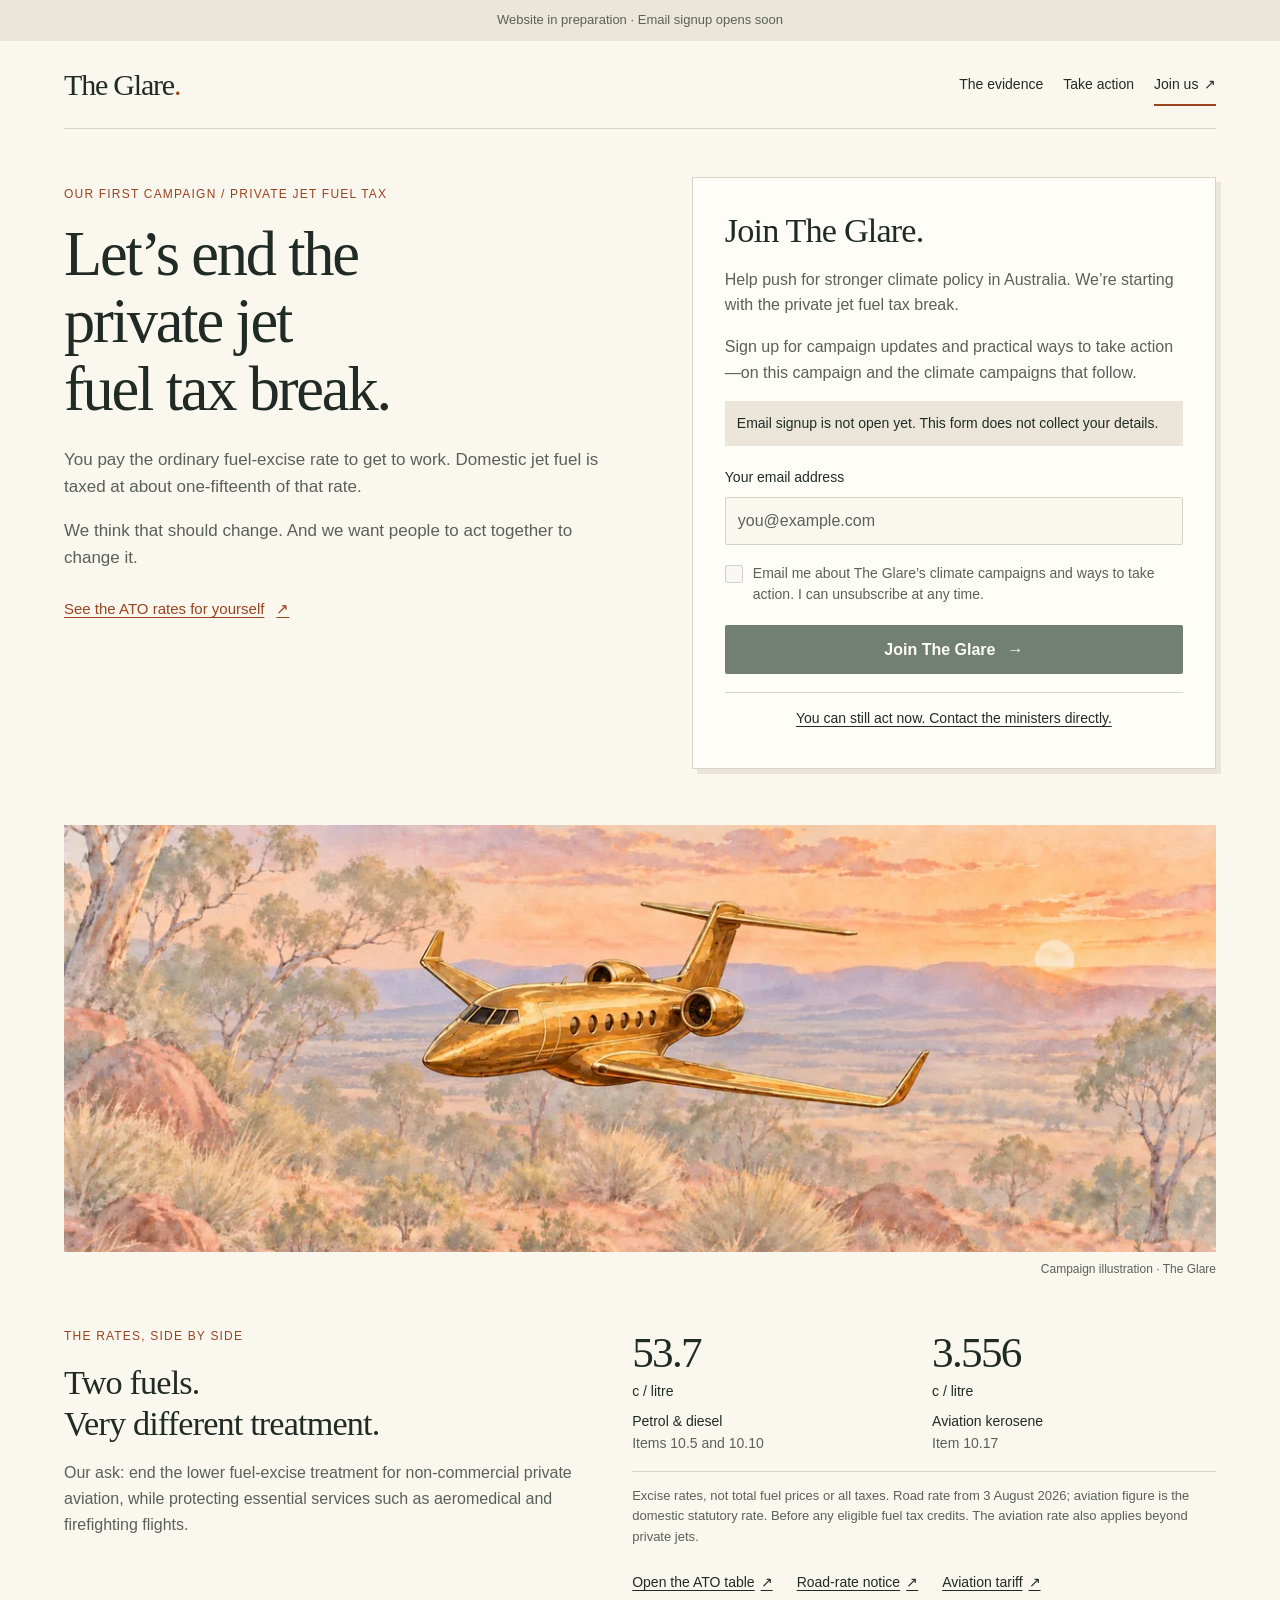
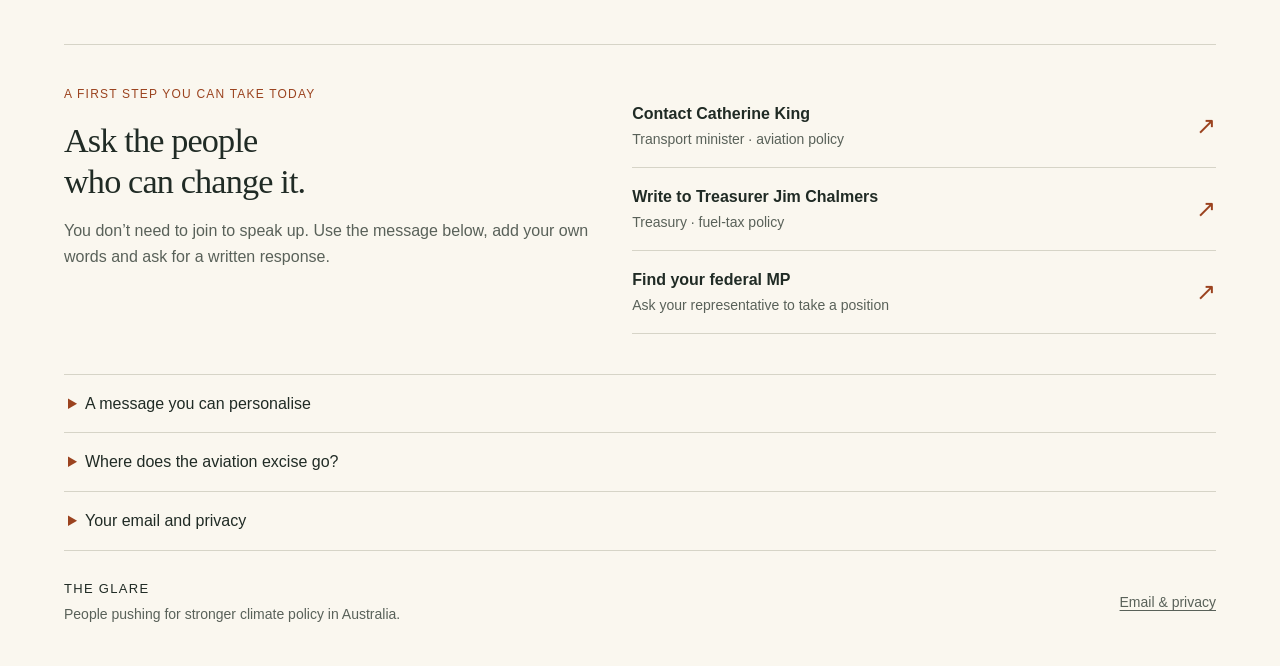
==== index.html @ 16c41a95 "Build responsive climate campaign website draft" ====
<!doctype html>
<html lang="en-AU">
<head>
  <meta charset="utf-8">
  <meta name="viewport" content="width=device-width, initial-scale=1">
  <meta name="description" content="Help push for stronger climate policy in Australia. The Glare’s first campaign calls for an end to the private jet fuel tax break.">
  <meta name="theme-color" content="#faf7ef">
  <meta name="robots" content="noindex, nofollow">
  <meta name="referrer" content="strict-origin-when-cross-origin">
  <title>The Glare — Let’s end the private jet fuel tax break.</title>
  <link rel="icon" href="./assets/favicon.svg" type="image/svg+xml">
  <link rel="stylesheet" href="./styles.css">
</head>
<body>
  <a class="skip-link" href="#main">Skip to content</a>
  <div class="prelaunch-note">Website in preparation <span aria-hidden="true">·</span> Email signup opens soon</div>
  <div class="page-shell">
    <header class="site-header">
      <a class="brand" href="#main" aria-label="The Glare home">The Glare<span>.</span></a>
      <nav aria-label="Main navigation">
        <a href="#evidence">The evidence</a>
        <a href="#action">Take action</a>
        <a class="nav-join" href="#join">Join us <span aria-hidden="true">↗</span></a>
      </nav>
    </header>

    <main id="main" tabindex="-1">
      <section class="hero" aria-labelledby="campaign-title">
        <div class="hero-copy">
          <p class="eyebrow">Our first campaign / private jet fuel tax</p>
          <h1 id="campaign-title">Let’s end the private jet fuel tax break.</h1>
          <p class="intro">You pay the ordinary fuel-excise rate to get to work. Domestic jet fuel is taxed at about one-fifteenth of that rate.</p>
          <p class="intro">We think that should change. And we want people to act together to change it.</p>
          <a class="evidence-link" href="https://www.ato.gov.au/businesses-and-organisations/gst-excise-and-indirect-taxes/excise-on-fuel-and-petroleum-products/excise-duty-rates-for-fuel-and-petroleum-products">See the ATO rates for yourself <span aria-hidden="true">↗</span></a>
        </div>

        <section class="signup" id="join" aria-labelledby="join-title">
          <h2 id="join-title">Join The Glare.</h2>
          <p>Help push for stronger climate policy in Australia. We’re starting with the private jet fuel tax break.</p>
          <p>Sign up for campaign updates and practical ways to take action—on this campaign and the climate campaigns that follow.</p>
          <!-- Replace this disabled form with the provider's supported form when the account is ready. -->
          <p class="signup-status" id="signup-status">Email signup is not open yet. This form does not collect your details.</p>
          <form aria-label="Campaign email signup — not yet open" aria-describedby="signup-status" onsubmit="return false">
            <fieldset disabled>
              <legend class="visually-hidden">Join The Glare’s climate campaign emails</legend>
              <label class="field-label" for="email">Your email address</label>
              <input id="email" type="email" name="email" autocomplete="email" placeholder="you@example.com" aria-describedby="signup-status">
              <label class="consent"><input type="checkbox" name="consent"><span>Email me about The Glare’s climate campaigns and ways to take action. I can unsubscribe at any time.</span></label>
              <button class="primary-button" type="button" disabled>Join The Glare <span aria-hidden="true">→</span></button>
            </fieldset>
          </form>
          <a class="signup-alternative" href="#action">You can still act now. Contact the ministers directly.</a>
        </section>
      </section>

      <figure class="campaign-art">
        <picture>
          <source type="image/webp" srcset="./assets/jet-640.webp 640w, ./assets/jet-1200.webp 1200w, ./assets/jet-1672.webp 1672w" sizes="(min-width: 1280px) 1152px, (min-width: 768px) calc(100vw - 96px), calc(100vw - 40px)">
          <img src="./assets/jet-1200.jpg" width="1200" height="675" alt="A golden private jet centred above a sunlit Australian bush landscape, painted in watercolour." decoding="async">
        </picture>
        <figcaption>Campaign illustration · The Glare</figcaption>
      </figure>

      <section class="evidence section-grid" id="evidence" aria-labelledby="evidence-title">
        <div>
          <p class="eyebrow">The rates, side by side</p>
          <h2 id="evidence-title">Two fuels.<br>Very different treatment.</h2>
          <p class="section-intro">Our ask: end the lower fuel-excise treatment for non-commercial private aviation, while protecting essential services such as aeromedical and firefighting flights.</p>
        </div>
        <div>
          <dl class="rates">
            <div><dt>Petrol &amp; diesel <span>Items 10.5 and 10.10</span></dt><dd>53.7 <span>c / litre</span></dd></div>
            <div><dt>Aviation kerosene <span>Item 10.17</span></dt><dd>3.556 <span>c / litre</span></dd></div>
          </dl>
          <p class="fine-print">Excise rates, not total fuel prices or all taxes. Road rate from 3 August 2026; aviation figure is the domestic statutory rate. Before any eligible fuel tax credits. The aviation rate also applies beyond private jets.</p>
          <ul class="source-links" aria-label="Sources for excise rates">
            <li><a href="https://www.ato.gov.au/businesses-and-organisations/gst-excise-and-indirect-taxes/excise-on-fuel-and-petroleum-products/excise-duty-rates-for-fuel-and-petroleum-products">Open the ATO table <span aria-hidden="true">↗</span></a></li>
            <li><a href="https://www.legislation.gov.au/C2026G00508/asmade/2026-08-03/text/original/epub/OEBPS/document_1/document_1.html">Road-rate notice <span aria-hidden="true">↗</span></a></li>
            <li><a href="https://www.legislation.gov.au/C1921A00026/2026-04-01/2026-04-01/text/original/epub/OEBPS/document_1/document_1.html">Aviation tariff <span aria-hidden="true">↗</span></a></li>
          </ul>
        </div>
      </section>

      <section class="action section-grid" id="action" aria-labelledby="action-title">
        <div>
          <p class="eyebrow">A first step you can take today</p>
          <h2 id="action-title">Ask the people<br>who can change it.</h2>
          <p class="section-intro">You don’t need to join to speak up. Use the message below, add your own words and ask for a written response.</p>
        </div>
        <ul class="contacts">
          <li><a href="https://minister.infrastructure.gov.au/c-king/contact"><span><strong>Contact Catherine King</strong><span class="contact-role">Transport minister · aviation policy</span></span><span class="arrow" aria-hidden="true">↗</span></a></li>
          <li><a href="https://treasury.gov.au/the-department/contact-us/ministerial-correspondence"><span><strong>Write to Treasurer Jim Chalmers</strong><span class="contact-role">Treasury · fuel-tax policy</span></span><span class="arrow" aria-hidden="true">↗</span></a></li>
          <li><a href="https://www.aph.gov.au/members/"><span><strong>Find your federal MP</strong><span class="contact-role">Ask your representative to take a position</span></span><span class="arrow" aria-hidden="true">↗</span></a></li>
        </ul>
      </section>

      <section class="questions" aria-label="Campaign information">
        <details>
          <summary>A message you can personalise</summary>
          <div class="details-content">
            <div class="letter">
              <p><strong>Subject: End the fuel-excise disparity for private aviation</strong></p>
              <p>Dear [Minister / MP’s name],</p>
              <p>I’m asking you to support ending the lower domestic fuel-excise treatment for non-commercial private aviation. People buying petrol or diesel for ordinary commuting face a higher rate per litre than private jet aviation. I don’t think that is fair.</p>
              <p>Will you support reform that ends this disparity, protects essential services such as aeromedical and firefighting flights, and maintains aviation safety funding?</p>
              <p>Please explain your position and what action you will take. I would appreciate a written reply.</p>
              <p>[Your name]<br>[Your suburb or town]</p>
            </div>
            <p class="fine-print">Choose a recipient, personalise the message and send it yourself using their official contact details.</p>
          </div>
        </details>
        <details>
          <summary>Where does the aviation excise go?</summary>
          <div class="details-content prose">
            <p>The Parliamentary Budget Office explains that aviation fuel-excise revenue is provided to CASA to fund aviation safety regulation. Ordinary fuel excise principally raises revenue for the federal budget.</p>
            <p>Safety regulation benefits the public. Our argument is about the different tax rates, not a claim that CASA funding is money returned to jet owners.</p>
            <p><a href="https://www.pbo.gov.au/about-budgets/budget-insights/budget-explainers/fuel-taxation-australia">Read the PBO explanation <span aria-hidden="true">↗</span></a></p>
          </div>
        </details>
        <details id="privacy">
          <summary>Your email and privacy</summary>
          <div class="details-content prose">
            <p>Email signup is not yet open. This page does not collect, transmit or store email addresses, and it uses no analytics or advertising trackers.</p>
            <p>The Glare brings people together to push for stronger climate policy in Australia. When signup opens, subscribers will receive updates and ways to act on the private jet fuel tax campaign and subsequent climate campaigns. You will be able to unsubscribe at any time.</p>
            <p>Before signup opens, we’ll identify the organiser and provide a contact address, name the email service, and explain how subscriber information is used and how to request deletion.</p>
            <p>Links to external websites take you to services with their own privacy practices.</p>
          </div>
        </details>
      </section>
    </main>

    <footer class="site-footer">
      <div><span class="footer-brand">The Glare</span><p>People pushing for stronger climate policy in Australia.</p></div>
      <a href="#privacy" id="privacy-link">Email &amp; privacy</a>
    </footer>
  </div>
  <script src="./site.js" defer></script>
</body>
</html>
---- styles.css ----
/* Mobile first. Breakpoints follow available content width, not device names. */
:root {
  color-scheme: light;
  --paper: #faf7ef;
  --ink: #202b25;
  --soft: #ebe6d9;
  --muted: #596159;
  --line: #d6d4c7;
  --accent: #9b431f;
  --panel: #fffdf7;
  --button: #263d30;
  --button-text: #fffdf6;
  font-family: Arial, Helvetica, sans-serif;
  font-size: 100%;
  line-height: 1.6;
  background: var(--paper);
  color: var(--ink);
  -webkit-text-size-adjust: 100%;
}
*, *::before, *::after { box-sizing: border-box; }
body { margin: 0; }
h1, h2, p, figure, dl { margin: 0; }
a { color: inherit; text-underline-offset: .22em; text-decoration-thickness: .075em; }
a:hover { text-decoration-thickness: .14em; }
button, input { font: inherit; }
button, a, summary, label { -webkit-tap-highlight-color: transparent; touch-action: manipulation; }
:focus-visible { outline: 3px solid var(--accent); outline-offset: 5px; border-radius: 2px; }
[id] { scroll-margin-top: 1.5rem; }
p, a, h1, h2, dt, dd, span { overflow-wrap: break-word; }
.page-shell { width: min(100% - 2.5rem, 72rem); margin-inline: auto; }
.skip-link { position: absolute; top: .5rem; left: .5rem; z-index: 5; padding: .75rem 1rem; background: var(--ink); color: var(--paper); transform: translateY(-200%); }
.skip-link:focus { transform: translateY(0); }
.visually-hidden { position: absolute; width: 1px; height: 1px; padding: 0; margin: -1px; overflow: hidden; clip-path: inset(50%); white-space: nowrap; border: 0; }
.prelaunch-note { padding: .625rem 1.25rem; background: var(--soft); color: var(--muted); text-align: center; font-size: .8125rem; }
.site-header { display: flex; flex-wrap: wrap; align-items: center; justify-content: space-between; gap: .375rem 1.5rem; padding-block: .875rem; border-bottom: 1px solid var(--line); }
.brand { font-family: Georgia, 'Times New Roman', serif; font-size: 1.875rem; line-height: 1.3; letter-spacing: -.04em; text-decoration: none; padding-block: .25rem; white-space: nowrap; }
.brand span { color: var(--accent); }
nav { display: flex; align-items: center; flex-wrap: wrap; gap: .25rem 1.25rem; }
nav a { display: inline-flex; align-items: center; gap: .35rem; padding-block: .625rem; min-height: 2.75rem; font-size: .875rem; text-decoration: none; }
.nav-join { box-shadow: inset 0 -2px var(--accent); }
.hero { display: grid; gap: 2rem; padding-block: 2rem; align-items: start; }
.hero > *, .section-grid > * { min-width: 0; }
.eyebrow { color: var(--accent); font-size: .75rem; text-transform: uppercase; letter-spacing: .1em; line-height: 1.6; margin-bottom: 1rem; }
h1, h2 { font-family: Georgia, 'Times New Roman', serif; font-weight: 400; text-wrap: balance; }
h1 { font-size: clamp(2.25rem, 1.5rem + 3vw, 4rem); line-height: 1.08; letter-spacing: -.035em; max-width: 13ch; margin-bottom: 1.5rem; }
h2 { font-size: clamp(1.75rem, 1.5rem + .8vw, 2.25rem); line-height: 1.2; letter-spacing: -.025em; }
.intro { max-width: 34rem; color: var(--muted); font-size: 1.0625rem; }
.intro + .intro { margin-top: 1rem; }
.evidence-link { display: inline-flex; align-items: center; gap: .75rem; min-height: 2.75rem; margin-top: 1rem; color: var(--accent); font-size: .9375rem; }
.signup { padding: clamp(1.125rem, 3vw, 2rem); background: var(--panel); border: 1px solid var(--line); box-shadow: 5px 5px 0 var(--soft); }
.signup > p { margin-top: 1rem; color: var(--muted); }
.signup .signup-status { padding: .75rem; background: var(--soft); font-size: .875rem; line-height: 1.5; color: var(--ink); }
fieldset { min-width: 0; padding: 0; margin: 1.25rem 0 0; border: 0; }
.field-label { display: block; font-size: .875rem; margin-bottom: .5rem; }
input[type='email'] { width: 100%; min-width: 0; min-height: 3rem; padding: .625rem .75rem; border: 1px solid var(--line); border-radius: 2px; background: var(--paper); color: var(--ink); font-size: 1rem; }
input::placeholder { color: var(--muted); opacity: 1; }
input:disabled { opacity: 1; -webkit-text-fill-color: var(--muted); cursor: not-allowed; }
.consent { display: flex; align-items: flex-start; gap: .625rem; margin-block: .875rem 1rem; padding-block: .25rem; min-height: 2.75rem; color: var(--muted); font-size: .875rem; line-height: 1.5; }
.consent input { width: 1.125rem; height: 1.125rem; flex: 0 0 1.125rem; margin: .125rem 0 0; accent-color: var(--button); }
.primary-button { display: flex; align-items: center; justify-content: center; gap: .75rem; width: 100%; min-height: 3rem; padding: .75rem 1rem; border: 0; border-radius: 2px; background: var(--button); color: var(--button-text); font-weight: 600; }
.primary-button:disabled { opacity: .65; cursor: not-allowed; }
.signup-alternative { display: block; margin-top: 1.125rem; padding-block: .875rem .25rem; min-height: 2.75rem; border-top: 1px solid var(--line); text-align: center; font-size: .875rem; }
.campaign-art { margin-block: .5rem 0; }
.campaign-art picture { display: block; }
.campaign-art img { display: block; width: 100%; height: auto; }
.campaign-art figcaption { padding-block: .5rem; text-align: right; color: var(--muted); font-size: .75rem; }
.section-grid { display: grid; gap: 1.75rem; padding-block: 2rem; }
.section-intro { margin-top: 1rem; max-width: 34rem; color: var(--muted); }
.evidence { border-bottom: 1px solid var(--line); }
.rates { display: grid; grid-template-columns: repeat(2, minmax(0, 1fr)); gap: 1rem; padding-bottom: 1rem; border-bottom: 1px solid var(--line); }
.rates > div { display: flex; flex-direction: column; gap: .625rem; }
.rates dt { order: 1; font-size: .875rem; }
.rates dt span { display: block; color: var(--muted); }
.rates dd { margin: 0; font-family: Georgia, 'Times New Roman', serif; font-size: clamp(1.875rem, 1.5rem + 1.5vw, 2.75rem); line-height: 1.2; letter-spacing: -.04em; }
.rates dd span { display: block; margin-top: .25rem; font-family: Arial, Helvetica, sans-serif; font-size: .875rem; letter-spacing: 0; }
.fine-print { margin-top: .875rem; color: var(--muted); font-size: .8125rem; }
.source-links { display: flex; flex-wrap: wrap; gap: 0 1.5rem; margin: .75rem 0 0; padding: 0; list-style: none; }
.source-links a { display: inline-flex; align-items: center; gap: .375rem; min-height: 2.75rem; font-size: .875rem; }
.contacts { margin: 0; padding: 0; list-style: none; }
.contacts a { display: flex; align-items: center; justify-content: space-between; gap: 1rem; padding-block: 1rem; min-height: 4.5rem; border-bottom: 1px solid var(--line); text-decoration: none; }
.contacts strong { font-size: 1rem; font-weight: 600; }
.contacts a:hover strong { text-decoration: underline; text-underline-offset: .2em; }
.contact-role { display: block; margin-top: .125rem; color: var(--muted); font-size: .875rem; }
.arrow { color: var(--accent); font-size: 1.5rem; flex-shrink: 0; }
details { border-top: 1px solid var(--line); }
summary { cursor: pointer; padding: 1rem .25rem; min-height: 3.5rem; font-size: 1rem; }
summary::marker { color: var(--accent); }
.details-content { padding: 0 0 1.5rem; }
.letter { padding: clamp(1rem, 3vw, 1.75rem); background: var(--panel); }
.letter p + p, .prose p + p { margin-top: 1rem; }
.prose { max-width: 48rem; }
.site-footer { display: flex; flex-wrap: wrap; justify-content: space-between; align-items: center; gap: 1rem 2rem; padding-block: 1.75rem 2.5rem; border-top: 1px solid var(--line); color: var(--muted); font-size: .875rem; }
.footer-brand { display: block; margin-bottom: .25rem; color: var(--ink); text-transform: uppercase; letter-spacing: .1em; font-size: .8125rem; }
.site-footer a { display: inline-flex; align-items: center; min-height: 2.75rem; }
@media (min-width: 48rem) {
  .page-shell { width: min(100% - 6rem, 72rem); }
  .site-header { padding-block: 1.25rem; }
  .hero { padding-block: 3rem; gap: 2.5rem; }
  .section-grid { grid-template-columns: minmax(0, .95fr) minmax(0, 1.05fr); gap: 2.5rem; padding-block: 2.5rem; }
  .campaign-art img { aspect-ratio: 2.7; object-fit: cover; object-position: center 46%; }
  .hero-copy { max-width: 42rem; }
}
@media (min-width: 62rem) {
  .hero { grid-template-columns: minmax(0, 1.1fr) minmax(0, 1fr); gap: clamp(2rem, 4vw, 4rem); }
  .hero-copy { padding-top: .5rem; }
}
@media (prefers-reduced-motion: no-preference) {
  html { scroll-behavior: smooth; }
}
@media (forced-colors: active) {
  .signup, .primary-button, input { border: 1px solid ButtonText; }
  .primary-button:disabled { color: GrayText; }
}
@media print {
  .prelaunch-note, nav, .signup, .campaign-art, .skip-link { display: none; }
  .page-shell { width: 100%; }
  .hero, .section-grid { display: block; padding-block: 1rem; }
  .section-grid > div + div { margin-top: 1rem; }
  body { color: #000; background: #fff; }
}
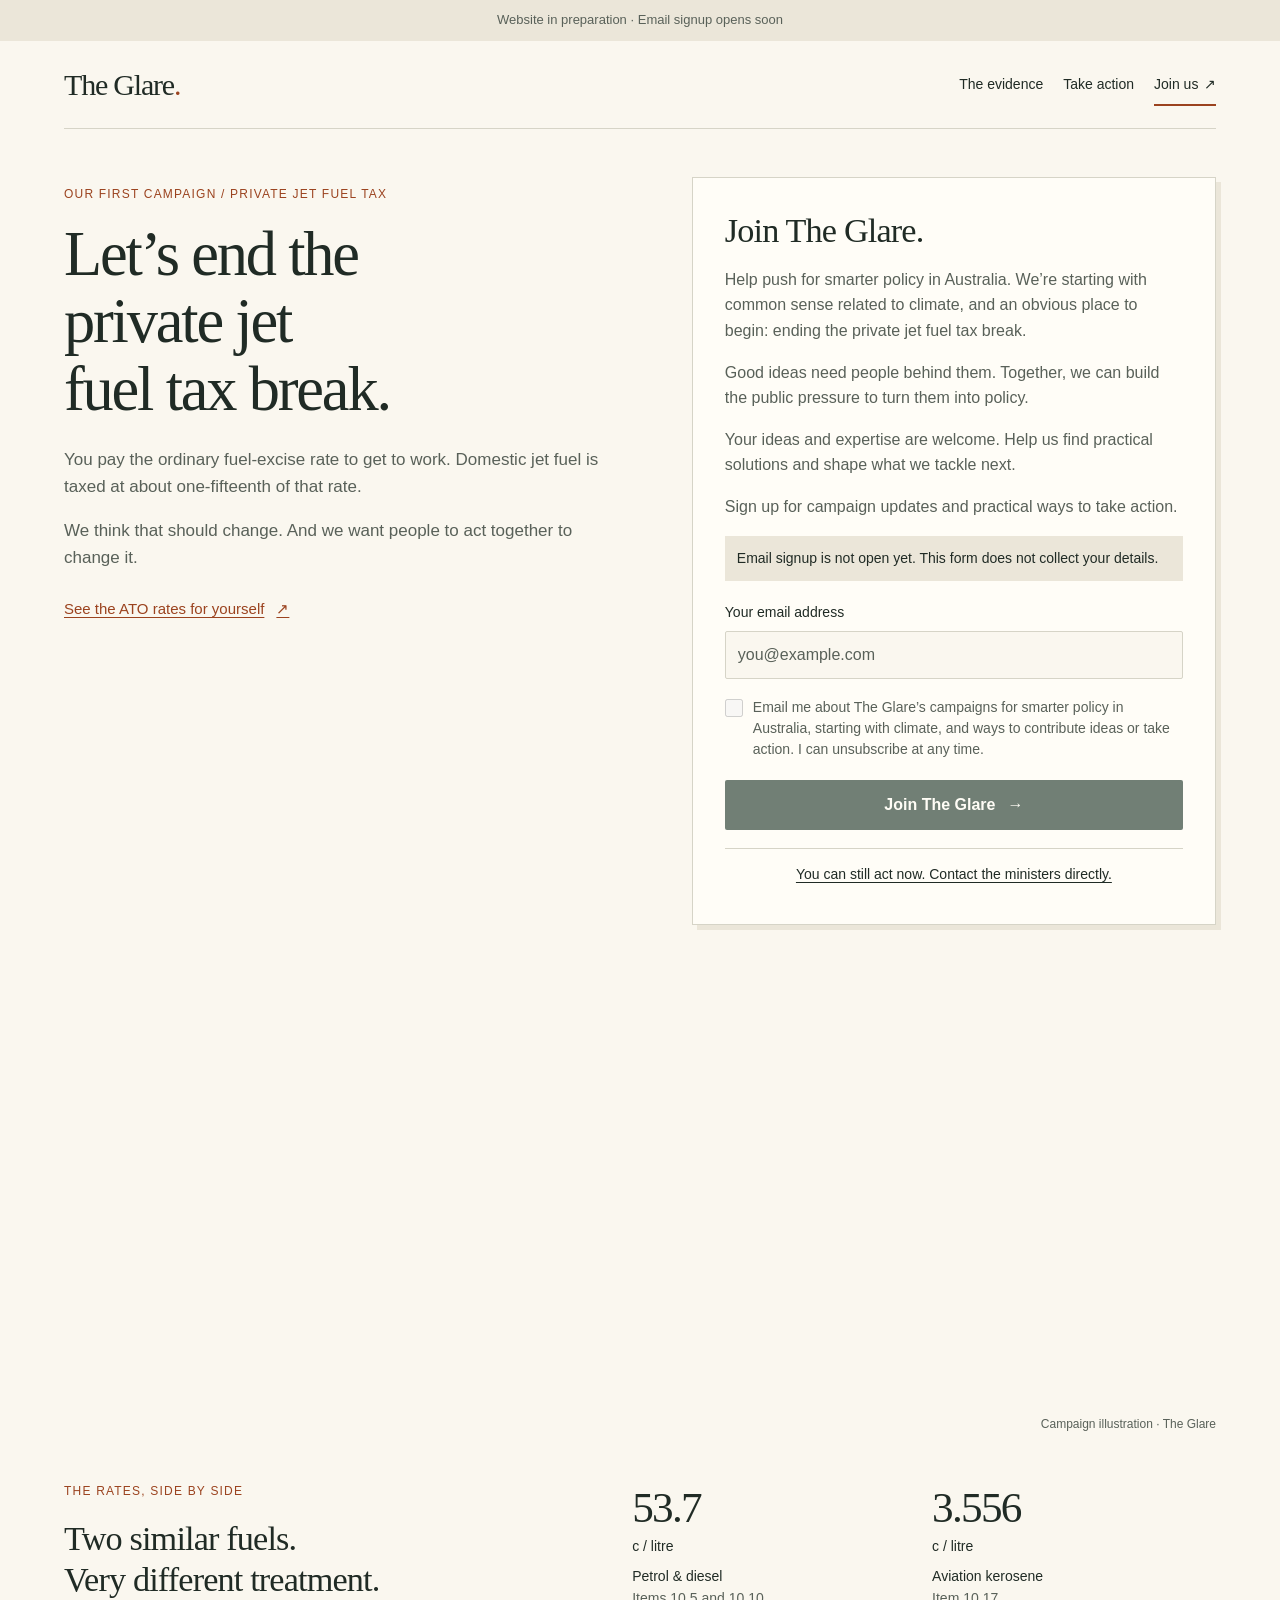
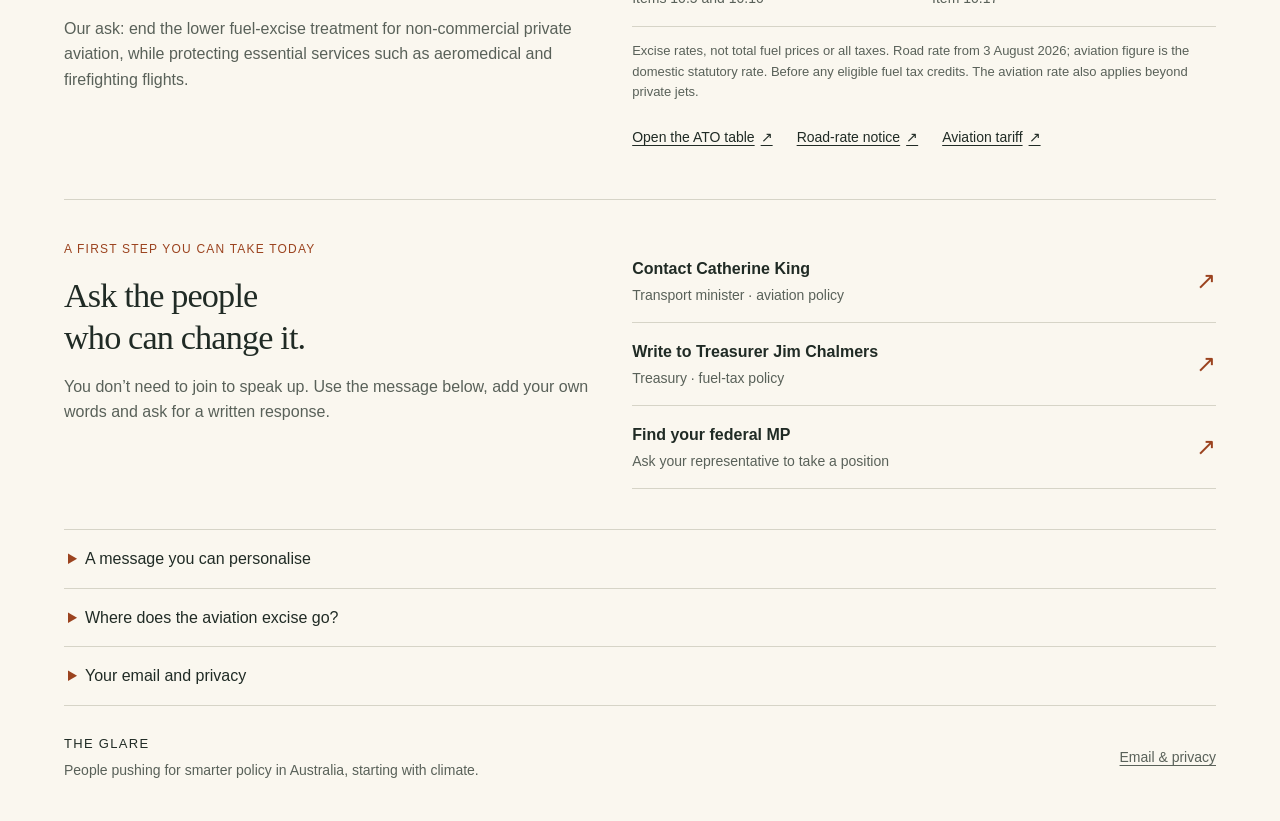
==== commit d4586922: "Invite ideas and collective action for smarter Australian policy" ====
--- a/index.html
+++ b/index.html
@@ -3,11 +3,11 @@
 <head>
   <meta charset="utf-8">
   <meta name="viewport" content="width=device-width, initial-scale=1">
-  <meta name="description" content="Help push for stronger climate policy in Australia. The Glare’s first campaign calls for an end to the private jet fuel tax break.">
+  <meta name="description" content="Help push for smarter policy in Australia. Bring your ideas and help build public pressure for change, starting with the private jet fuel tax break.">
   <meta name="theme-color" content="#faf7ef">
   <meta name="robots" content="noindex, nofollow">
   <meta name="referrer" content="strict-origin-when-cross-origin">
-  <title>The Glare — Let’s end the private jet fuel tax break.</title>
+  <title>The Glare | Let’s end the private jet fuel tax break.</title>
   <link rel="icon" href="./assets/favicon.svg" type="image/svg+xml">
   <link rel="stylesheet" href="./styles.css">
 </head>
@@ -36,16 +36,18 @@
 
         <section class="signup" id="join" aria-labelledby="join-title">
           <h2 id="join-title">Join The Glare.</h2>
-          <p>Help push for stronger climate policy in Australia. We’re starting with the private jet fuel tax break.</p>
-          <p>Sign up for campaign updates and practical ways to take action—on this campaign and the climate campaigns that follow.</p>
+          <p>Help push for smarter policy in Australia. We’re starting with common sense related to climate, and an obvious place to begin: ending the private jet fuel tax break.</p>
+          <p>Good ideas need people behind them. Together, we can build the public pressure to turn them into policy.</p>
+          <p>Your ideas and expertise are welcome. Help us find practical solutions and shape what we tackle next.</p>
+          <p>Sign up for campaign updates and practical ways to take action.</p>
           <!-- Replace this disabled form with the provider's supported form when the account is ready. -->
           <p class="signup-status" id="signup-status">Email signup is not open yet. This form does not collect your details.</p>
-          <form aria-label="Campaign email signup — not yet open" aria-describedby="signup-status" onsubmit="return false">
+          <form aria-label="Campaign email signup, not yet open" aria-describedby="signup-status" onsubmit="return false">
             <fieldset disabled>
-              <legend class="visually-hidden">Join The Glare’s climate campaign emails</legend>
+              <legend class="visually-hidden">Join The Glare’s policy campaign emails</legend>
               <label class="field-label" for="email">Your email address</label>
               <input id="email" type="email" name="email" autocomplete="email" placeholder="you@example.com" aria-describedby="signup-status">
-              <label class="consent"><input type="checkbox" name="consent"><span>Email me about The Glare’s climate campaigns and ways to take action. I can unsubscribe at any time.</span></label>
+              <label class="consent"><input type="checkbox" name="consent"><span>Email me about The Glare’s campaigns for smarter policy in Australia, starting with climate, and ways to contribute ideas or take action. I can unsubscribe at any time.</span></label>
               <button class="primary-button" type="button" disabled>Join The Glare <span aria-hidden="true">→</span></button>
             </fieldset>
           </form>
@@ -64,7 +66,7 @@
       <section class="evidence section-grid" id="evidence" aria-labelledby="evidence-title">
         <div>
           <p class="eyebrow">The rates, side by side</p>
-          <h2 id="evidence-title">Two fuels.<br>Very different treatment.</h2>
+          <h2 id="evidence-title">Two similar fuels.<br>Very different treatment.</h2>
           <p class="section-intro">Our ask: end the lower fuel-excise treatment for non-commercial private aviation, while protecting essential services such as aeromedical and firefighting flights.</p>
         </div>
         <div>
@@ -121,7 +123,7 @@
           <summary>Your email and privacy</summary>
           <div class="details-content prose">
             <p>Email signup is not yet open. This page does not collect, transmit or store email addresses, and it uses no analytics or advertising trackers.</p>
-            <p>The Glare brings people together to push for stronger climate policy in Australia. When signup opens, subscribers will receive updates and ways to act on the private jet fuel tax campaign and subsequent climate campaigns. You will be able to unsubscribe at any time.</p>
+            <p>The Glare brings people together to push for smarter policy in Australia, starting with climate. When signup opens, subscribers will receive campaign updates, opportunities to contribute ideas and practical ways to take action. This includes the private jet fuel tax campaign and future campaigns for smarter Australian policy. You will be able to unsubscribe at any time.</p>
             <p>Before signup opens, we’ll identify the organiser and provide a contact address, name the email service, and explain how subscriber information is used and how to request deletion.</p>
             <p>Links to external websites take you to services with their own privacy practices.</p>
           </div>
@@ -130,7 +132,7 @@
     </main>
 
     <footer class="site-footer">
-      <div><span class="footer-brand">The Glare</span><p>People pushing for stronger climate policy in Australia.</p></div>
+      <div><span class="footer-brand">The Glare</span><p>People pushing for smarter policy in Australia, starting with climate.</p></div>
       <a href="#privacy" id="privacy-link">Email &amp; privacy</a>
     </footer>
   </div>
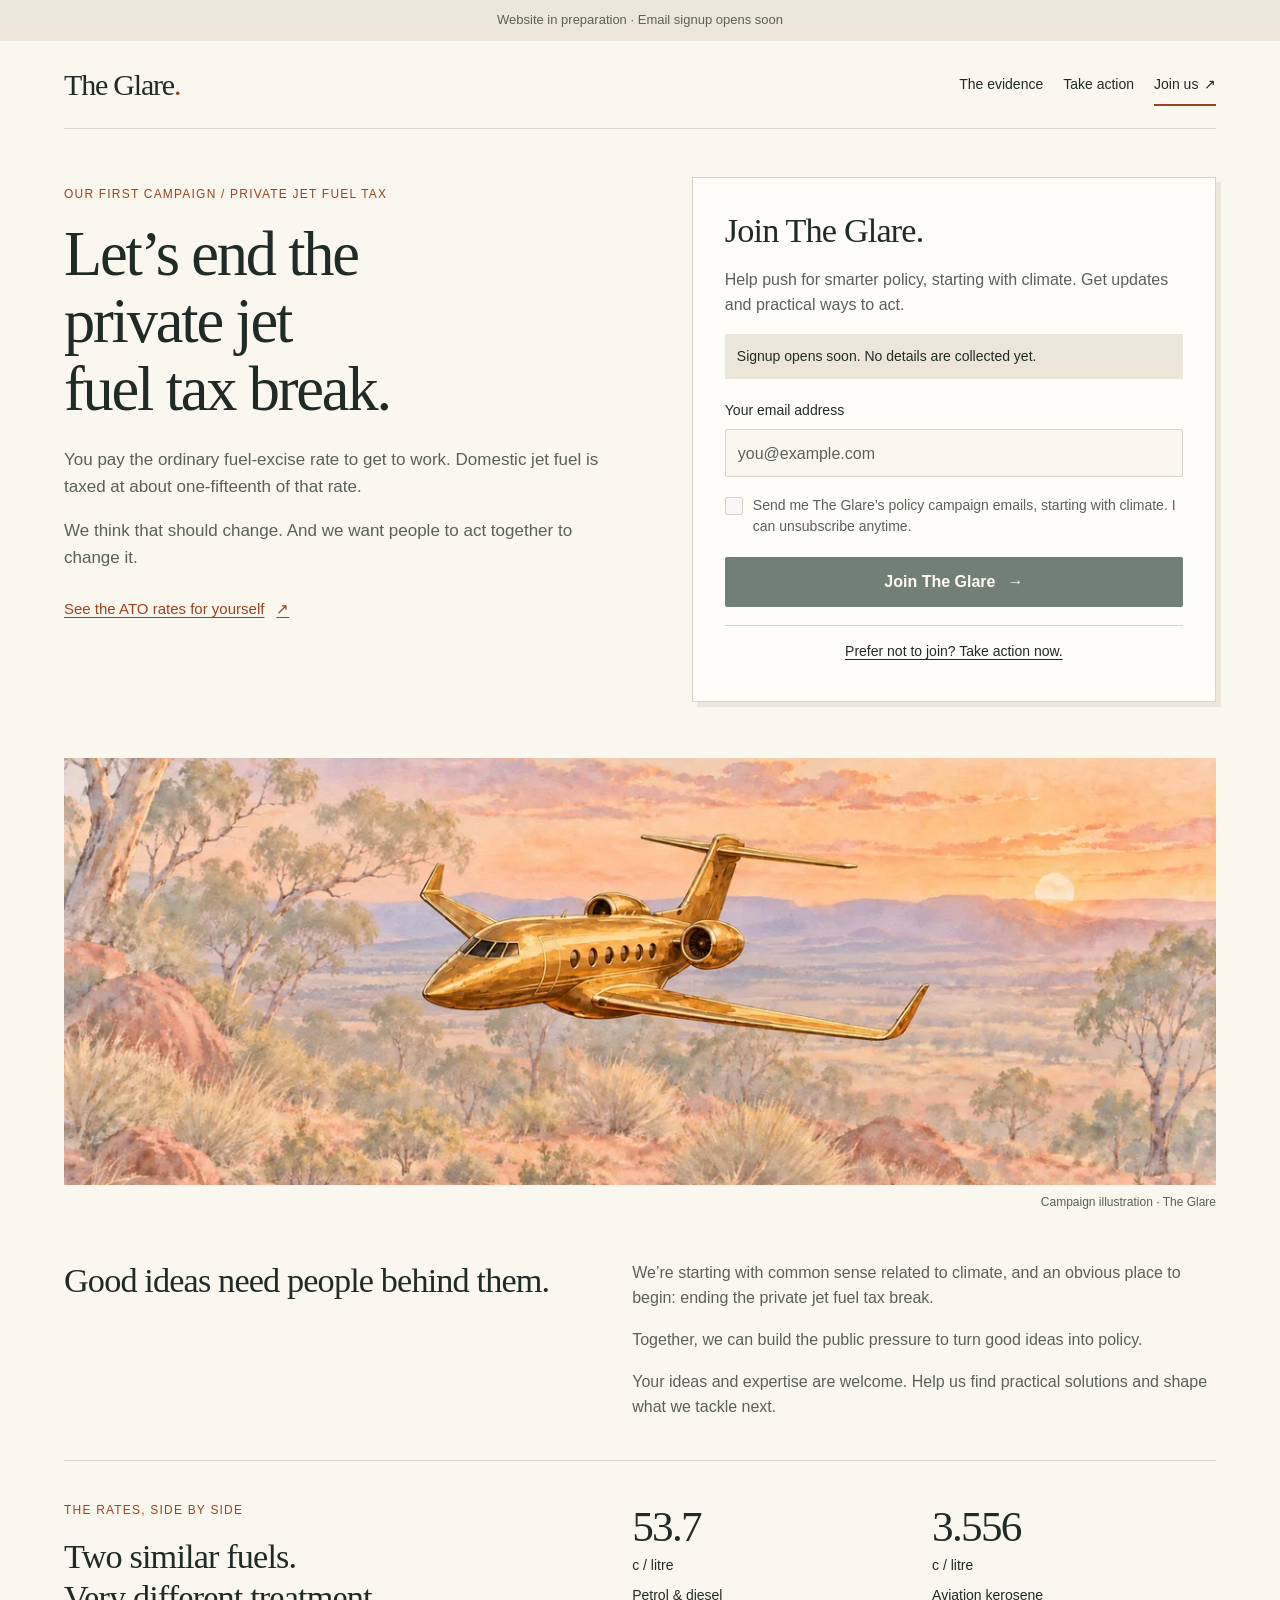
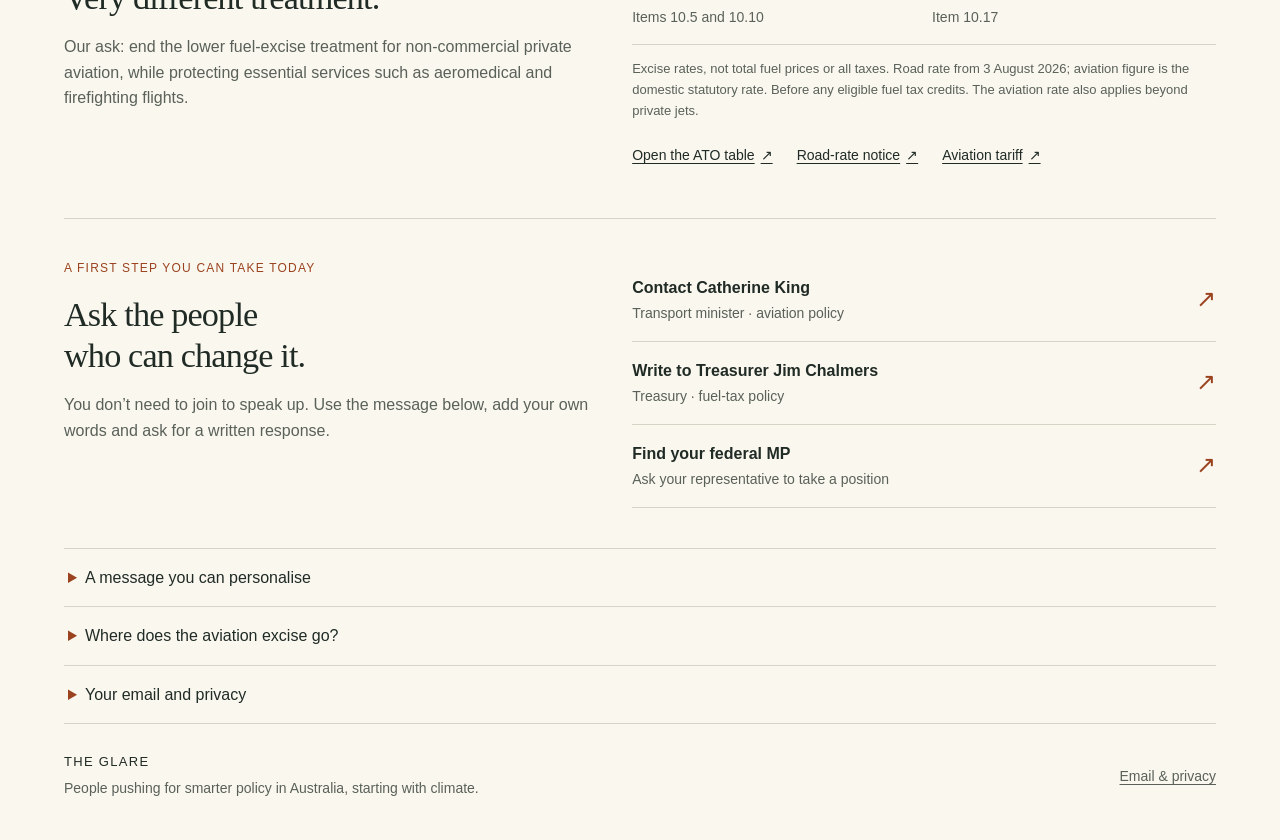
==== commit a3cc9ab8: "Simplify signup and move campaign explanation beneath image" ====
--- a/index.html
+++ b/index.html
@@ -36,22 +36,19 @@
 
         <section class="signup" id="join" aria-labelledby="join-title">
           <h2 id="join-title">Join The Glare.</h2>
-          <p>Help push for smarter policy in Australia. We’re starting with common sense related to climate, and an obvious place to begin: ending the private jet fuel tax break.</p>
-          <p>Good ideas need people behind them. Together, we can build the public pressure to turn them into policy.</p>
-          <p>Your ideas and expertise are welcome. Help us find practical solutions and shape what we tackle next.</p>
-          <p>Sign up for campaign updates and practical ways to take action.</p>
+          <p>Help push for smarter policy, starting with climate. Get updates and practical ways to act.</p>
           <!-- Replace this disabled form with the provider's supported form when the account is ready. -->
-          <p class="signup-status" id="signup-status">Email signup is not open yet. This form does not collect your details.</p>
+          <p class="signup-status" id="signup-status">Signup opens soon. No details are collected yet.</p>
           <form aria-label="Campaign email signup, not yet open" aria-describedby="signup-status" onsubmit="return false">
             <fieldset disabled>
               <legend class="visually-hidden">Join The Glare’s policy campaign emails</legend>
               <label class="field-label" for="email">Your email address</label>
               <input id="email" type="email" name="email" autocomplete="email" placeholder="you@example.com" aria-describedby="signup-status">
-              <label class="consent"><input type="checkbox" name="consent"><span>Email me about The Glare’s campaigns for smarter policy in Australia, starting with climate, and ways to contribute ideas or take action. I can unsubscribe at any time.</span></label>
+              <label class="consent"><input type="checkbox" name="consent"><span>Send me The Glare’s policy campaign emails, starting with climate. I can unsubscribe anytime.</span></label>
               <button class="primary-button" type="button" disabled>Join The Glare <span aria-hidden="true">→</span></button>
             </fieldset>
           </form>
-          <a class="signup-alternative" href="#action">You can still act now. Contact the ministers directly.</a>
+          <a class="signup-alternative" href="#action">Prefer not to join? Take action now.</a>
         </section>
       </section>
 
@@ -62,6 +59,15 @@
         </picture>
         <figcaption>Campaign illustration · The Glare</figcaption>
       </figure>
+
+      <section class="about section-grid" aria-labelledby="about-title">
+        <h2 id="about-title">Good ideas need people behind them.</h2>
+        <div class="prose">
+          <p>We’re starting with common sense related to climate, and an obvious place to begin: ending the private jet fuel tax break.</p>
+          <p>Together, we can build the public pressure to turn good ideas into policy.</p>
+          <p>Your ideas and expertise are welcome. Help us find practical solutions and shape what we tackle next.</p>
+        </div>
+      </section>
 
       <section class="evidence section-grid" id="evidence" aria-labelledby="evidence-title">
         <div>
--- a/styles.css
+++ b/styles.css
@@ -66,6 +66,8 @@
 .campaign-art figcaption { padding-block: .5rem; text-align: right; color: var(--muted); font-size: .75rem; }
 .section-grid { display: grid; gap: 1.75rem; padding-block: 2rem; }
 .section-intro { margin-top: 1rem; max-width: 34rem; color: var(--muted); }
+.about { border-bottom: 1px solid var(--line); }
+.about .prose { color: var(--muted); }
 .evidence { border-bottom: 1px solid var(--line); }
 .rates { display: grid; grid-template-columns: repeat(2, minmax(0, 1fr)); gap: 1rem; padding-bottom: 1rem; border-bottom: 1px solid var(--line); }
 .rates > div { display: flex; flex-direction: column; gap: .625rem; }
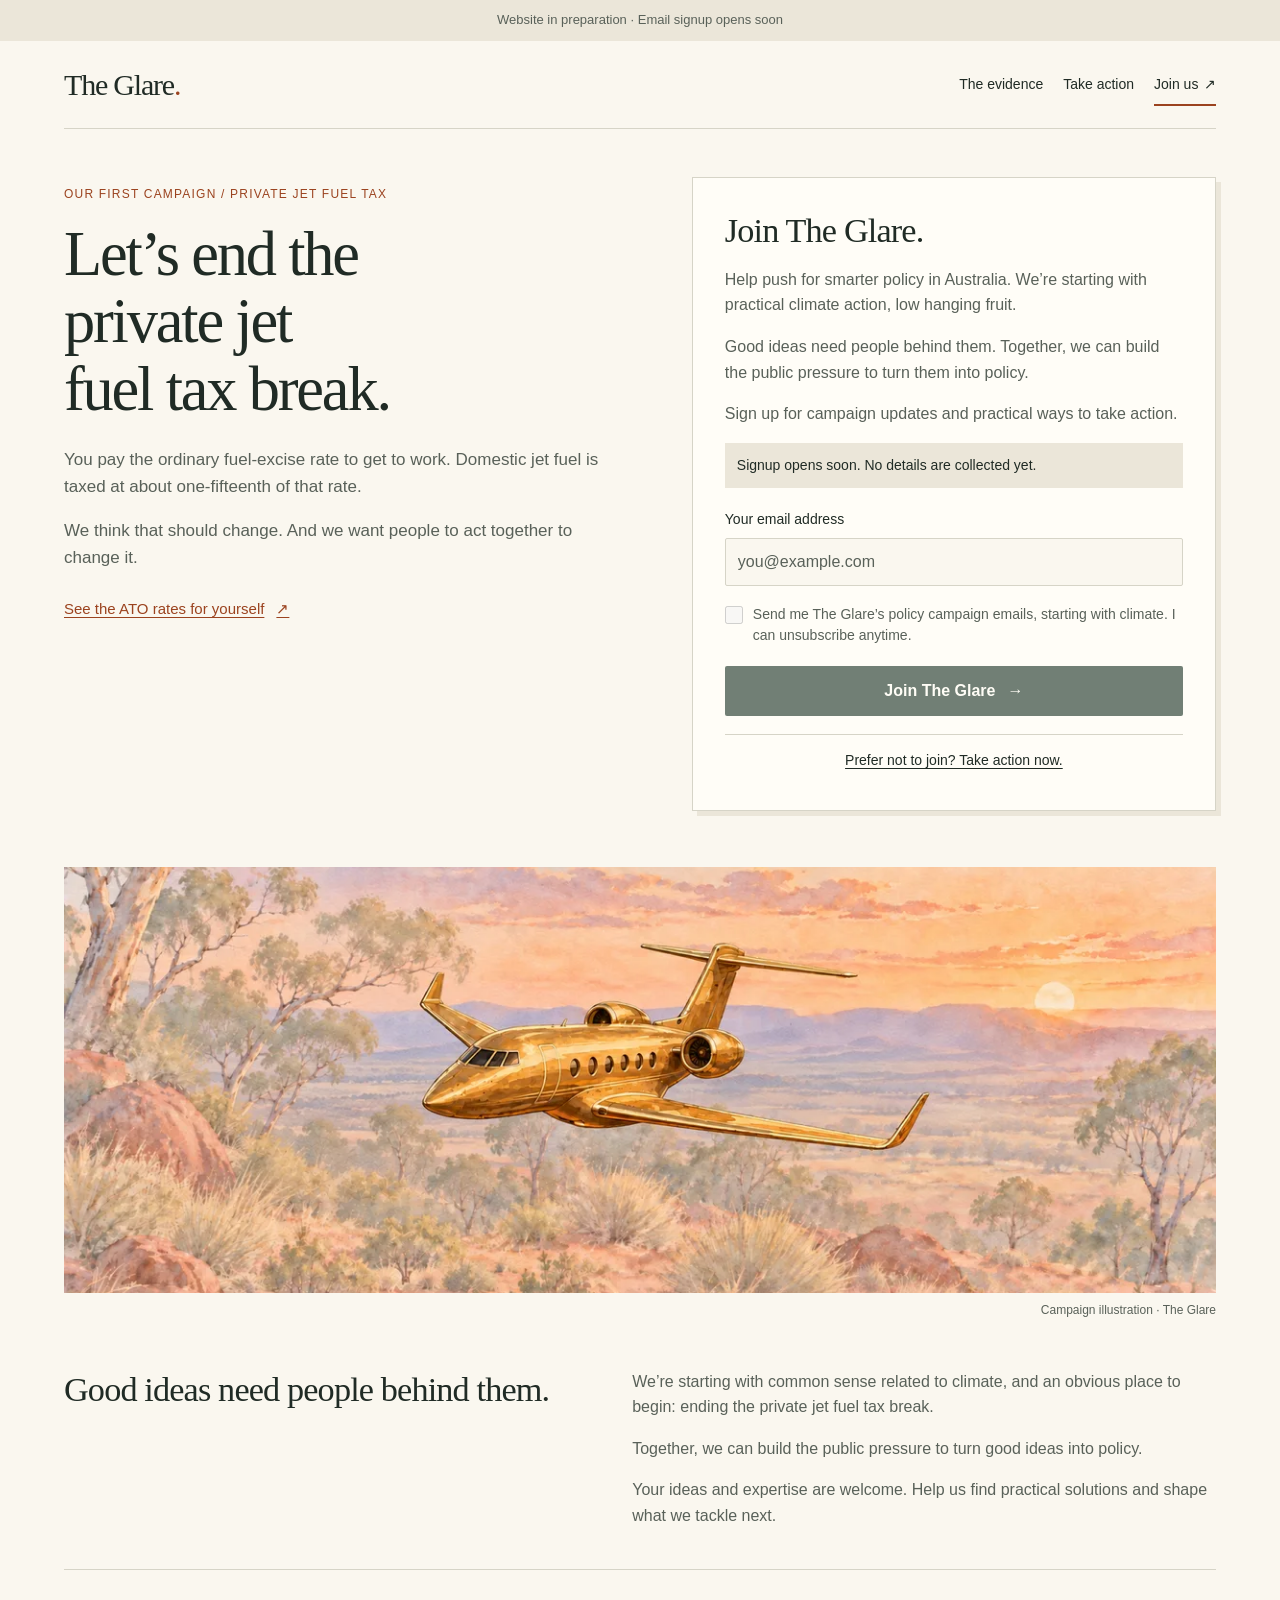
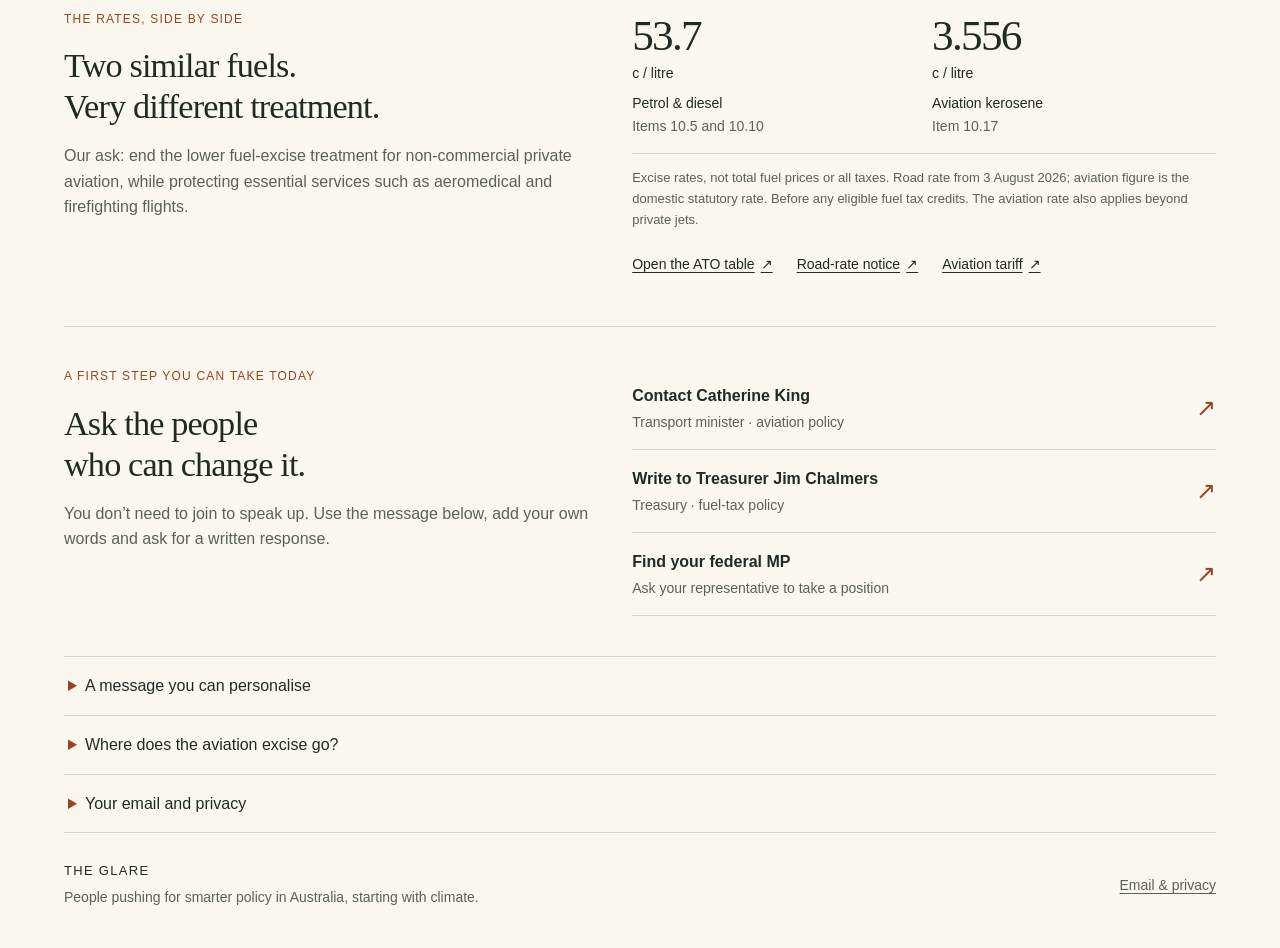
==== commit a663b59e: "Use requested signup wording verbatim" ====
--- a/index.html
+++ b/index.html
@@ -36,7 +36,9 @@
 
         <section class="signup" id="join" aria-labelledby="join-title">
           <h2 id="join-title">Join The Glare.</h2>
-          <p>Help push for smarter policy, starting with climate. Get updates and practical ways to act.</p>
+          <p>Help push for smarter policy in Australia. We’re starting with practical climate action, low hanging fruit.</p>
+          <p>Good ideas need people behind them. Together, we can build the public pressure to turn them into policy.</p>
+          <p>Sign up for campaign updates and practical ways to take action.</p>
           <!-- Replace this disabled form with the provider's supported form when the account is ready. -->
           <p class="signup-status" id="signup-status">Signup opens soon. No details are collected yet.</p>
           <form aria-label="Campaign email signup, not yet open" aria-describedby="signup-status" onsubmit="return false">
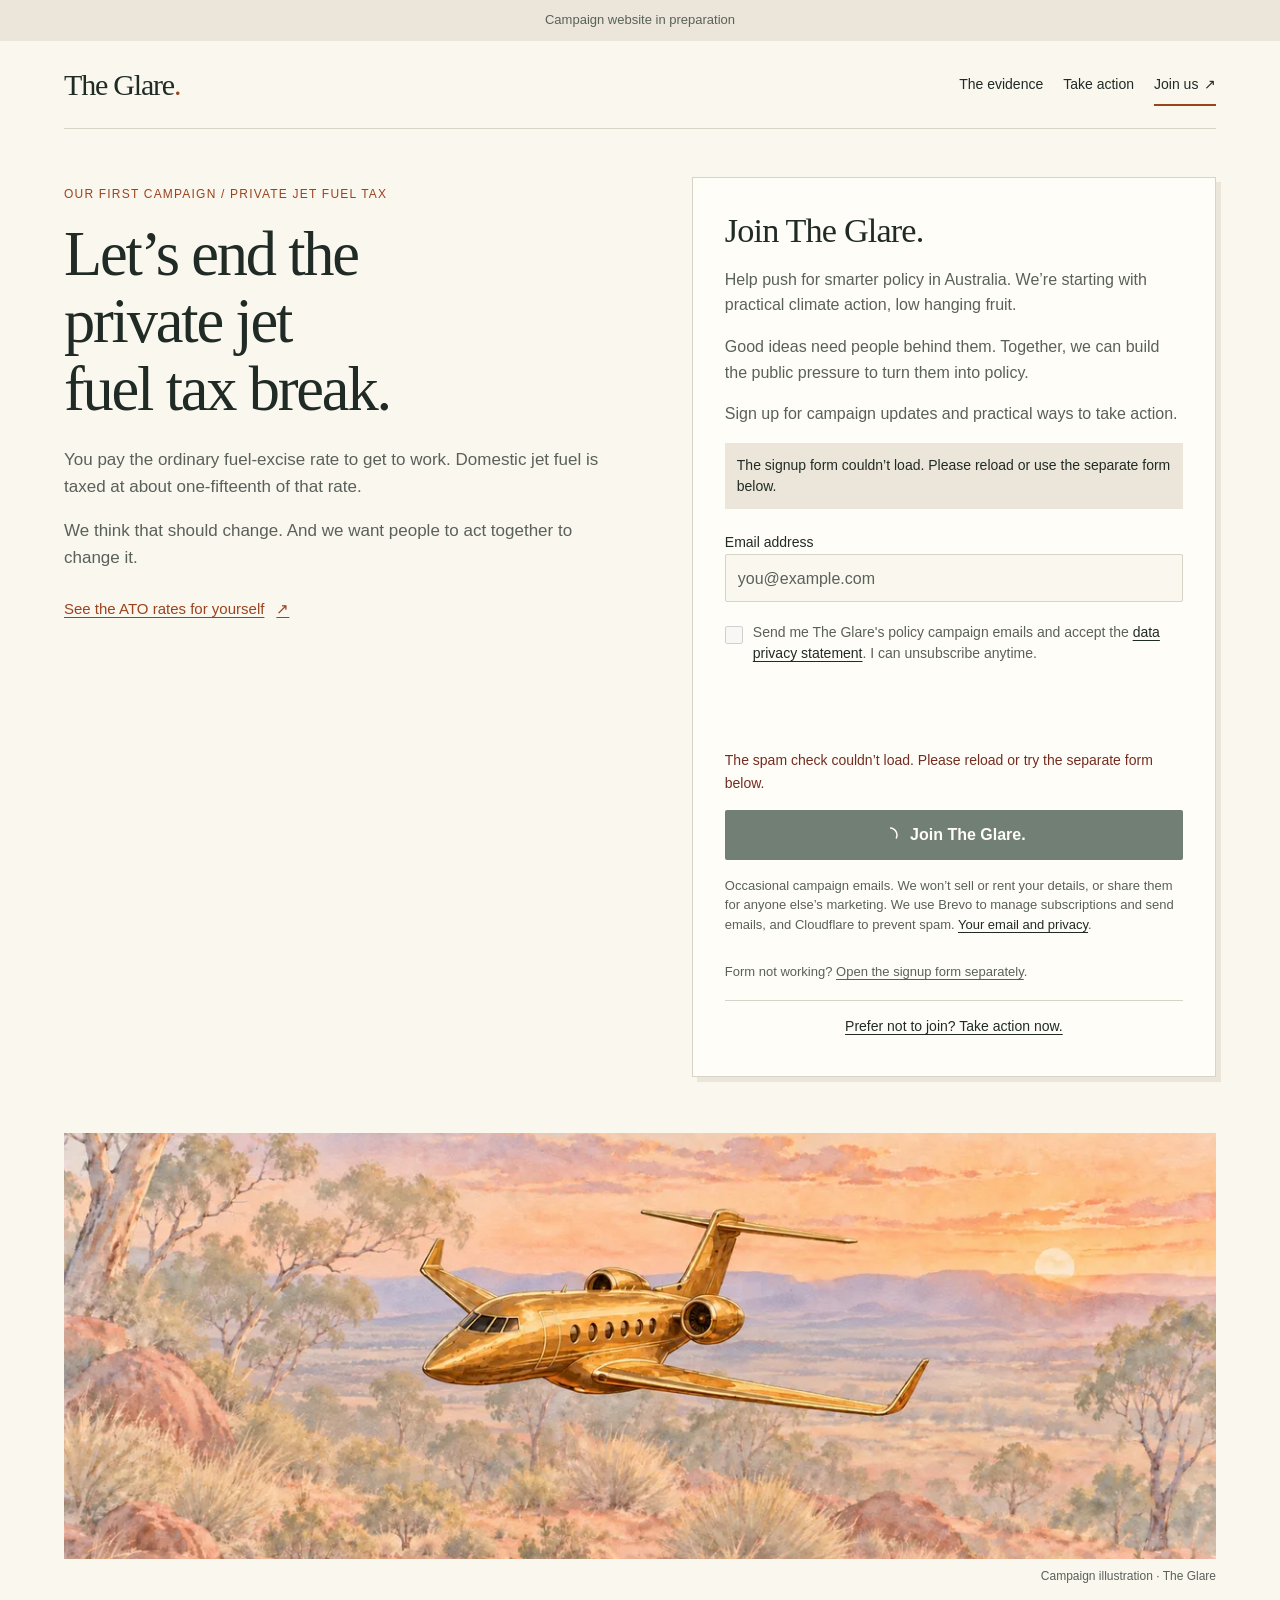
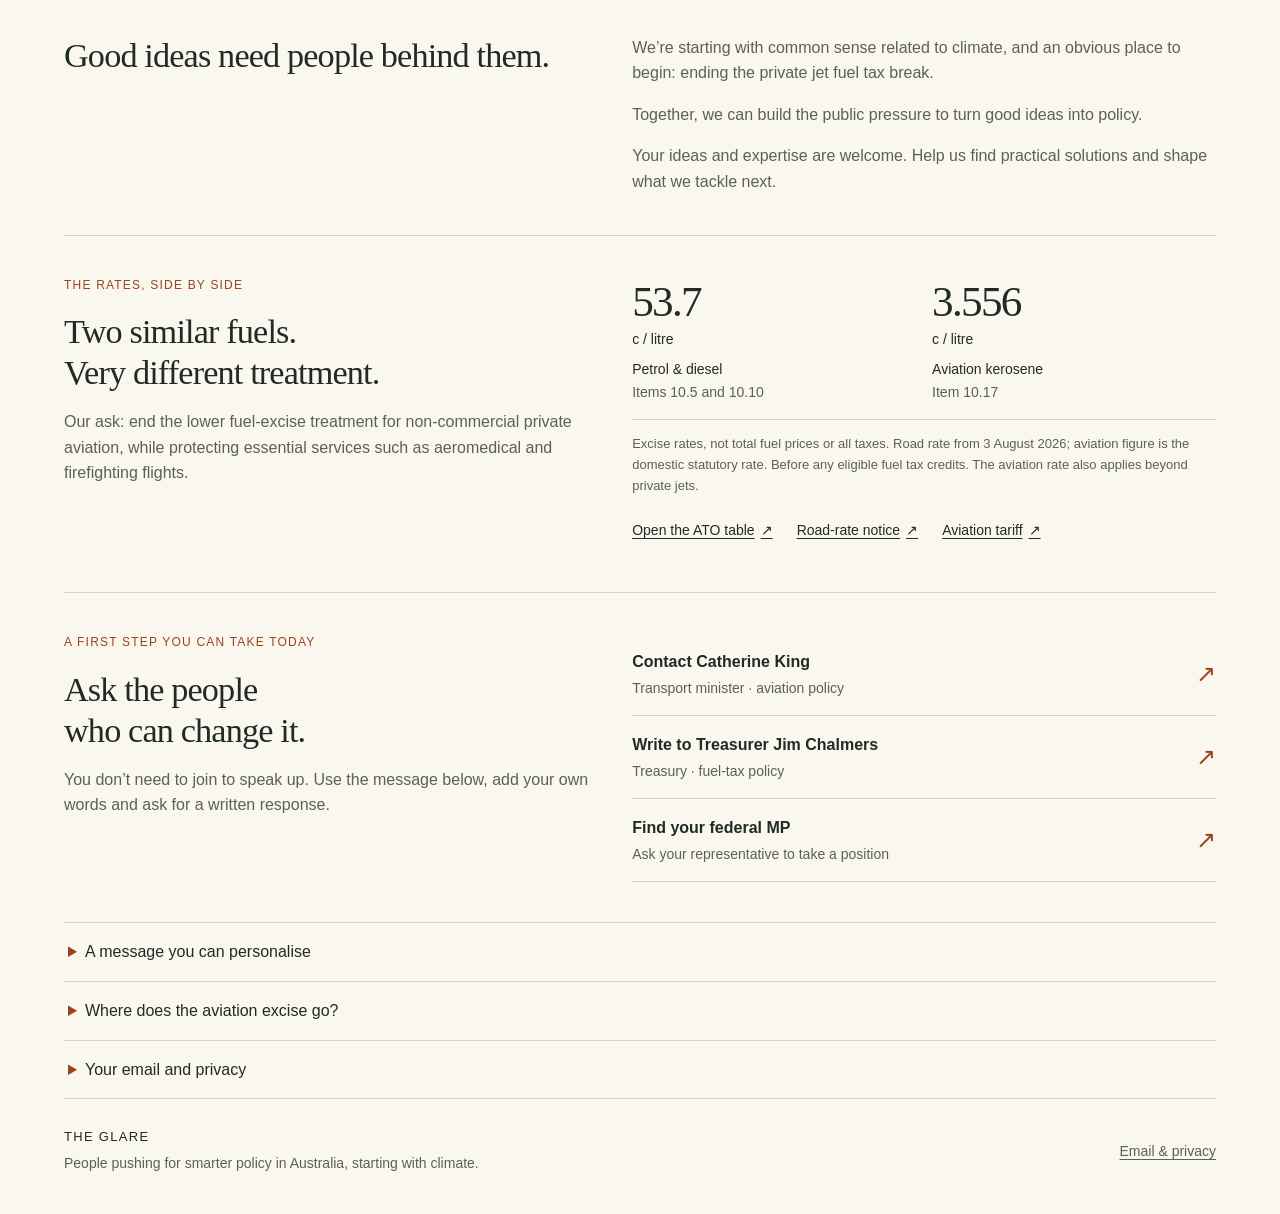
==== commit cb8cf0ff: "Connect Brevo signup and add privacy and welcome pages" ====
--- a/index.html
+++ b/index.html
@@ -9,11 +9,12 @@
   <meta name="referrer" content="strict-origin-when-cross-origin">
   <title>The Glare | Let’s end the private jet fuel tax break.</title>
   <link rel="icon" href="./assets/favicon.svg" type="image/svg+xml">
+  <link rel="stylesheet" href="https://sibforms.com/forms/end-form/build/sib-styles.css">
   <link rel="stylesheet" href="./styles.css">
 </head>
 <body>
   <a class="skip-link" href="#main">Skip to content</a>
-  <div class="prelaunch-note">Website in preparation <span aria-hidden="true">·</span> Email signup opens soon</div>
+  <div class="prelaunch-note">Campaign website in preparation</div>
   <div class="page-shell">
     <header class="site-header">
       <a class="brand" href="#main" aria-label="The Glare home">The Glare<span>.</span></a>
@@ -39,17 +40,101 @@
           <p>Help push for smarter policy in Australia. We’re starting with practical climate action, low hanging fruit.</p>
           <p>Good ideas need people behind them. Together, we can build the public pressure to turn them into policy.</p>
           <p>Sign up for campaign updates and practical ways to take action.</p>
-          <!-- Replace this disabled form with the provider's supported form when the account is ready. -->
-          <p class="signup-status" id="signup-status">Signup opens soon. No details are collected yet.</p>
-          <form aria-label="Campaign email signup, not yet open" aria-describedby="signup-status" onsubmit="return false">
-            <fieldset disabled>
-              <legend class="visually-hidden">Join The Glare’s policy campaign emails</legend>
-              <label class="field-label" for="email">Your email address</label>
-              <input id="email" type="email" name="email" autocomplete="email" placeholder="you@example.com" aria-describedby="signup-status">
-              <label class="consent"><input type="checkbox" name="consent"><span>Send me The Glare’s policy campaign emails, starting with climate. I can unsubscribe anytime.</span></label>
-              <button class="primary-button" type="button" disabled>Join The Glare <span aria-hidden="true">→</span></button>
-            </fieldset>
-          </form>
+<p class="signup-status" id="signup-loading" role="status">Loading secure signup…</p>
+<div class="sib-form">
+  <div id="sib-form-container" class="sib-form-container">
+    <div id="error-message" role="alert" tabindex="-1" class="sib-form-message-panel">
+      <div class="sib-form-message-panel__text sib-form-message-panel__text--center">
+        <svg aria-hidden="true" focusable="false" viewBox="0 0 512 512" class="sib-icon sib-notification__icon">
+          <path d="M256 40c118.621 0 216 96.075 216 216 0 119.291-96.61 216-216 216-119.244 0-216-96.562-216-216 0-119.203 96.602-216 216-216m0-32C119.043 8 8 119.083 8 256c0 136.997 111.043 248 248 248s248-111.003 248-248C504 119.083 392.957 8 256 8zm-11.49 120h22.979c6.823 0 12.274 5.682 11.99 12.5l-7 168c-.268 6.428-5.556 11.5-11.99 11.5h-8.979c-6.433 0-11.722-5.073-11.99-11.5l-7-168c-.283-6.818 5.167-12.5 11.99-12.5zM256 340c-15.464 0-28 12.536-28 28s12.536 28 28 28 28-12.536 28-28-12.536-28-28-28z" />
+        </svg>
+        <span class="sib-form-message-panel__inner-text">
+                Your subscription could not be saved. Please try again.
+          </span>
+      </div>
+    </div>
+    <div></div>
+    <div id="success-message" role="status" aria-live="polite" tabindex="-1" class="sib-form-message-panel">
+      <div class="sib-form-message-panel__text sib-form-message-panel__text--center">
+        <svg aria-hidden="true" focusable="false" viewBox="0 0 512 512" class="sib-icon sib-notification__icon">
+          <path d="M256 8C119.033 8 8 119.033 8 256s111.033 248 248 248 248-111.033 248-248S392.967 8 256 8zm0 464c-118.664 0-216-96.055-216-216 0-118.663 96.055-216 216-216 118.664 0 216 96.055 216 216 0 118.663-96.055 216-216 216zm141.63-274.961L217.15 376.071c-4.705 4.667-12.303 4.637-16.97-.068l-85.878-86.572c-4.667-4.705-4.637-12.303.068-16.97l8.52-8.451c4.705-4.667 12.303-4.637 16.97.068l68.976 69.533 163.441-162.13c4.705-4.667 12.303-4.637 16.97.068l8.451 8.52c4.668 4.705 4.637 12.303-.068 16.97z" />
+        </svg>
+        <span class="sib-form-message-panel__inner-text">
+                One more step: check your inbox and click the confirmation link to finish joining The Glare. If it hasn’t arrived after a few minutes, check your spam folder.
+          </span>
+      </div>
+    </div>
+    <div></div>
+    <div id="sib-container" class="sib-container--large sib-container--vertical">
+      <form id="sib-form" method="POST" action="https://0138057a.sibforms.com/serve/[base64]" data-type="subscription" aria-label="Join The Glare" aria-describedby="signup-privacy">
+<fieldset id="signup-fields" disabled><legend class="visually-hidden">Campaign email signup</legend>
+        <div>
+          <div class="sib-input sib-form-block">
+            <div class="form__entry entry_block">
+              <div class="form__label-row ">
+                <label class="entry__label" for="EMAIL" data-required="*">Email address</label>
+                <div class="entry__field">
+                  <input class="input " type="email" id="EMAIL" name="EMAIL" autocomplete="email" inputmode="email" autocapitalize="none" spellcheck="false" aria-describedby="email-error" value="" placeholder="you@example.com" data-required="true" required />
+                </div>
+              </div>
+              <label id="email-error" class="entry__error entry__error--primary" aria-live="polite">
+              </label>
+            </div>
+          </div>
+        </div>
+        <div>
+          <div class="sib-optin sib-form-block" data-required="true">
+            <div class="form__entry entry_mcq">
+              <div class="form__label-row ">
+                <div class="entry__choice">
+                  <label>
+                    <input type="checkbox" class="input_replaced" value="1" id="OPT_IN" name="OPT_IN" aria-describedby="consent-error" required />
+                    <span class="checkbox checkbox_tick_positive"
+            ></span><span><p>Send me The Glare&#39;s policy campaign emails and accept the <a href="./privacy.html">data privacy statement</a>. I can unsubscribe anytime.</p><span data-required="*" class="entry__label entry__label_optin"></span></span>
+                  </label>
+                </div>
+              </div>
+              <label id="consent-error" class="entry__error entry__error--primary" aria-live="polite">
+              </label>
+            </div>
+          </div>
+        </div>
+        <div>
+          <div class="sib-captcha sib-form-block">
+            <div class="form__entry entry_block">
+              <div class="form__label-row ">
+                <div class="cf-turnstile g-recaptcha" data-sitekey="0x4AAAAAAE7JT_w22A8nJU8M" id="sib-captcha" data-size="flexible" data-theme="light" data-callback="handleCaptchaResponse" data-error-callback="handleCaptchaError" data-expired-callback="handleCaptchaExpired" data-language="en"></div>
+              </div>
+              <label id="captcha-error" class="entry__error entry__error--primary" aria-live="polite">
+              </label>
+            </div>
+          </div>
+        </div>
+        <div>
+          <div class="sib-form-block">
+            <button class="primary-button sib-form-block__button sib-form-block__button-with-loader" form="sib-form" type="submit">
+              <svg aria-hidden="true" focusable="false" class="icon clickable__icon progress-indicator__icon sib-hide-loader-icon" viewBox="0 0 512 512">
+                <path d="M460.116 373.846l-20.823-12.022c-5.541-3.199-7.54-10.159-4.663-15.874 30.137-59.886 28.343-131.652-5.386-189.946-33.641-58.394-94.896-95.833-161.827-99.676C261.028 55.961 256 50.751 256 44.352V20.309c0-6.904 5.808-12.337 12.703-11.982 83.556 4.306 160.163 50.864 202.11 123.677 42.063 72.696 44.079 162.316 6.031 236.832-3.14 6.148-10.75 8.461-16.728 5.01z" />
+              </svg>
+              Join The Glare.
+            </button>
+          </div>
+        </div>
+        <div>
+          <div class="sib-form-block">
+            <div class="sib-text-form-block">
+              <p id="signup-privacy">Occasional campaign emails. We won’t sell or rent your details, or share them for anyone else’s marketing. We use Brevo to manage subscriptions and send emails, and Cloudflare to prevent spam. <a href="./privacy.html">Your email and privacy</a>.</p>
+            </div>
+          </div>
+        </div>
+        <input type="text" name="email_address_check" value="" class="input--hidden" tabindex="-1" aria-hidden="true" autocomplete="off">
+        <input type="hidden" name="locale" value="en">
+      </fieldset></form>
+    </div>
+  </div>
+</div>
+<p class="signup-fallback">Form not working? <a href="https://0138057a.sibforms.com/serve/[base64]">Open the signup form separately</a>.</p>
+<noscript><p class="fine-print">Signup needs JavaScript for spam protection. You can enable it and reload, or take action below without joining.</p></noscript>
           <a class="signup-alternative" href="#action">Prefer not to join? Take action now.</a>
         </section>
       </section>
@@ -130,10 +215,8 @@
         <details id="privacy">
           <summary>Your email and privacy</summary>
           <div class="details-content prose">
-            <p>Email signup is not yet open. This page does not collect, transmit or store email addresses, and it uses no analytics or advertising trackers.</p>
-            <p>The Glare brings people together to push for smarter policy in Australia, starting with climate. When signup opens, subscribers will receive campaign updates, opportunities to contribute ideas and practical ways to take action. This includes the private jet fuel tax campaign and future campaigns for smarter Australian policy. You will be able to unsubscribe at any time.</p>
-            <p>Before signup opens, we’ll identify the organiser and provide a contact address, name the email service, and explain how subscriber information is used and how to request deletion.</p>
-            <p>Links to external websites take you to services with their own privacy practices.</p>
+            <p>We send occasional policy campaign emails, starting with climate. You can unsubscribe anytime. We won’t sell or rent your details, or share them for anyone else’s marketing.</p>
+            <p>Brevo manages subscriptions and email delivery. Cloudflare Turnstile helps prevent spam. <a href="./privacy.html">Read the privacy notice</a> for details about information handling and your choices.</p>
           </div>
         </details>
       </section>
@@ -145,5 +228,7 @@
     </footer>
   </div>
   <script src="./site.js" defer></script>
+  <script src="https://sibforms.com/forms/end-form/build/main.js" defer onload="glareFormReady()" onerror="glareFormUnavailable()"></script>
+  <script src="https://challenges.cloudflare.com/turnstile/v0/api.js" defer onerror="handleCaptchaError()"></script>
 </body>
 </html>
--- a/styles.css
+++ b/styles.css
@@ -120,3 +120,45 @@
   .section-grid > div + div { margin-top: 1rem; }
   body { color: #000; background: #fff; }
 }
+
+/* Keep Brevo's supported form structure, with the campaign's typography and spacing. */
+.signup .sib-form, .signup #sib-container { padding: 0; margin: 0; border: 0; background: transparent; text-align: left; font: inherit; }
+.signup .sib-form { margin-top: 1.25rem; }
+.signup #sib-form-container, .signup #sib-container { width: 100%; max-width: none; }
+.signup fieldset { margin: 0; }
+.signup .sib-form-block { padding: 0; font: inherit; }
+.signup #sib-form > fieldset > div { margin-bottom: 1rem; }
+.signup .entry__label { font: inherit; font-size: .875rem; color: var(--ink); margin-bottom: .5rem; }
+.signup .entry__field { margin: 0; padding: 0; border: 0; background: transparent; box-shadow: none; }
+.signup #EMAIL { width: 100%; height: auto; min-height: 3rem; padding: .625rem .75rem; border: 1px solid var(--line); border-radius: 2px; background: var(--paper); color: var(--ink); font: inherit; font-size: 1rem; }
+.signup #EMAIL::placeholder { color: var(--muted); opacity: 1; }
+.signup .entry__choice { font: inherit; margin: 0; }
+.signup .entry__choice > label { display: flex; align-items: flex-start; gap: .625rem; min-height: 2.75rem; padding-block: .25rem; cursor: pointer; }
+.signup #OPT_IN { position: static; opacity: 1; appearance: auto; width: 1.125rem; height: 1.125rem; flex: 0 0 1.125rem; margin: .2rem 0 0; accent-color: var(--button); }
+.signup .entry__choice .checkbox { display: none; }
+.signup .entry__choice p { font-size: .875rem; line-height: 1.5; color: var(--muted); }
+.signup .entry__label_optin { display: none; }
+.signup .primary-button { display: flex; background: var(--button); color: var(--button-text); font: inherit; font-weight: 600; cursor: pointer; }
+.signup .primary-button:disabled { cursor: wait; }
+.signup .primary-button svg { width: 1rem; height: 1rem; fill: currentColor; flex-shrink: 0; }
+.signup .sib-text-form-block p, .signup-fallback { font-size: .8125rem; line-height: 1.5; color: var(--muted); }
+.signup .sib-form-message-panel { display: none; margin: 0 0 1rem; padding: .75rem; max-width: 100%; font: inherit; font-size: .9375rem; border: 1px solid var(--line); border-radius: 2px; }
+.signup .sib-form-message-panel--active { display: block; }
+.signup #success-message { color: #23452e; background: #edf4e8; }
+.signup #error-message { color: #752c20; background: #fff0eb; }
+.signup .sib-form-message-panel__text { padding: 0; align-items: flex-start; }
+.signup .sib-notification__icon { width: 1.25rem; height: 1.25rem; margin-top: .15rem; }
+.signup .entry__error { font: inherit; font-size: .875rem; color: #752c20; }
+.signup .input--hidden { display: none !important; }
+.signup [hidden] { display: none !important; }
+.signup .cf-turnstile { min-height: 65px; max-width: 100%; }
+.signup .signup-fallback { margin-top: .75rem; }
+.privacy-page { max-width: 48rem; padding-block: 2rem 3rem; }
+.privacy-page h1 { max-width: 100%; }
+.privacy-page h2 { font-size: 1.5rem; margin-top: 2rem; margin-bottom: .75rem; }
+.privacy-page p + p { margin-top: 1rem; }
+.privacy-page li + li { margin-top: .5rem; }
+@media (max-width: 380px) { .signup { padding: 16px; } .page-shell { width: calc(100% - 32px); } }
+.welcome-action { margin-top: 1.25rem; width: fit-content; text-decoration: none; }
+
+.signup #sib-container a { color: var(--ink); }
